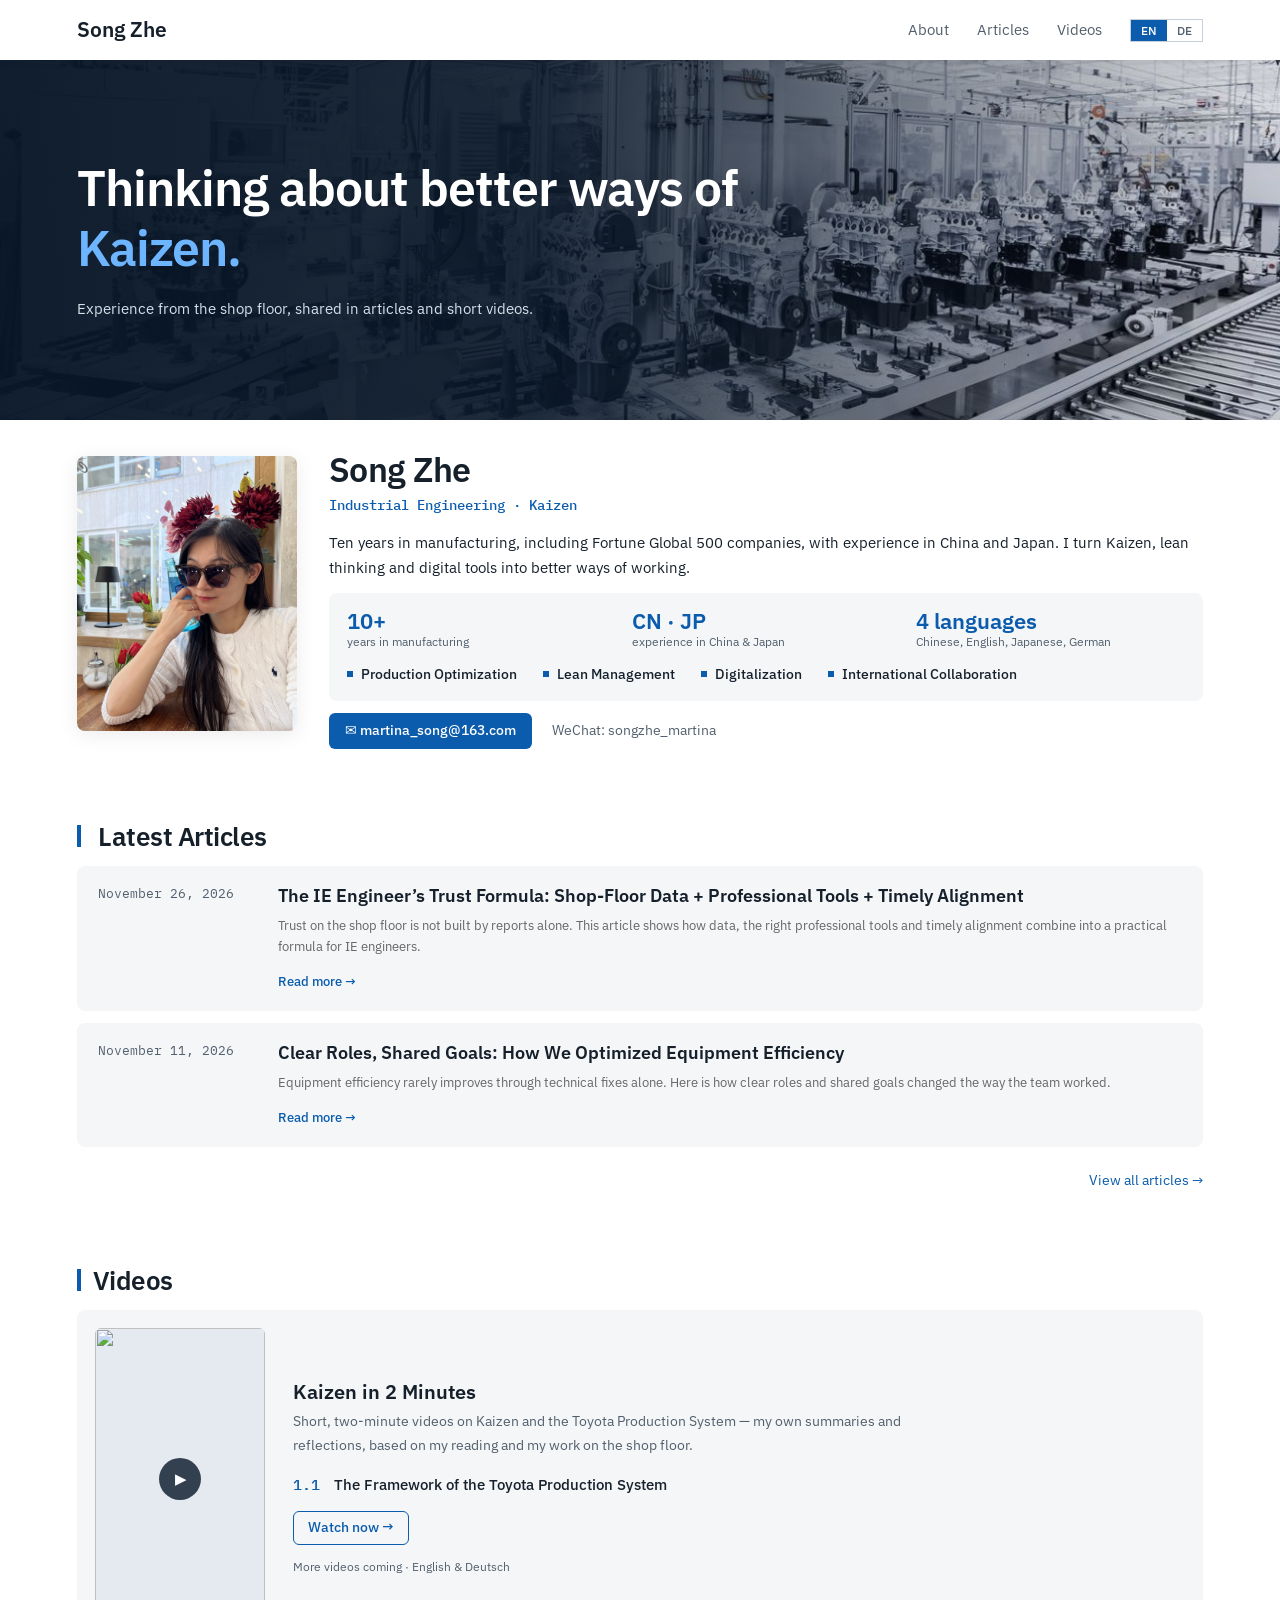
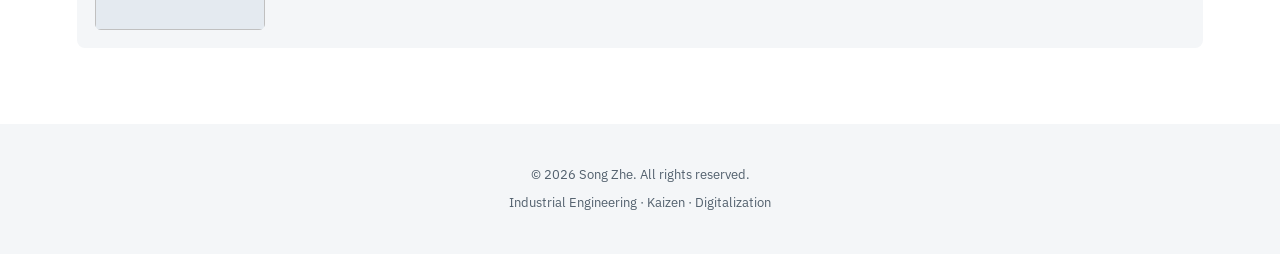
==== index.html @ cc19f6d5 "Add files via upload" ====
<!DOCTYPE html>
<html lang="en" data-title-de="Song Zhe — Industrial Engineering &amp; Kaizen">
<head>
  <meta charset="UTF-8">
  <meta name="viewport" content="width=device-width, initial-scale=1.0">

  <title>Song Zhe — Industrial Engineering &amp; Kaizen</title>
  <meta name="description" content="Song Zhe. Industrial engineering and Kaizen: ten years in manufacturing, experience in China and Japan. Articles and videos.">
  <meta name="author" content="Song Zhe">
  <meta name="theme-color" content="#ffffff">
  <link rel="preconnect" href="https://fonts.googleapis.com">
  <link rel="preconnect" href="https://fonts.gstatic.com" crossorigin>
  <link href="https://fonts.googleapis.com/css2?family=IBM+Plex+Sans:wght@400;500;600&family=IBM+Plex+Mono:wght@400;500&display=swap" rel="stylesheet">
  
  <style>
    :root { --bg: #ffffff; --text: #16202b; --muted: #52606d; --green: #0b5cad; --line: #dbe2e9;
      --serif: "IBM Plex Sans", "Segoe UI", Arial, sans-serif; --sans: "IBM Plex Sans", "Segoe UI", Arial, sans-serif; }

    * { margin: 0; padding: 0; box-sizing: border-box; }
    html { scroll-behavior: smooth; scroll-padding-top: 70px; }
    body { background: var(--bg); color: var(--text); font-family: var(--sans); font-size: 15px;
      line-height: 1.7; -webkit-font-smoothing: antialiased; }
    a { color: inherit; text-decoration: none; }
    h1, h2, h3 { font-family: var(--serif); font-weight: normal; line-height: 1.2; }
    h2 { font-size: 30px; margin-bottom: 14px; }
    h3 { font-size: 21px; }

    /* NAVIGATION */
    header { position: sticky; top: 0; z-index: 10; background: rgba(255, 255, 255, 0.95);
      backdrop-filter: blur(12px); border-bottom: 1px solid var(--line); }
    .navigation { width: min(1200px, 88%); margin: 0 auto; min-height: 60px; display: flex;
      align-items: center; gap: 28px; }
    .logo { font-family: var(--serif); font-size: 25px; letter-spacing: -1px; }
    .nav-links { display: flex; gap: 28px; margin-left: auto; }
    .nav-links a { color: var(--muted); }
    .nav-links a:hover { color: var(--green); }

    /* HERO */
    .hero { min-height: 360px; display: flex; flex-direction: column; justify-content: center;
      padding: 48px max(6%, calc(50% - 600px));
      background: linear-gradient(to right, rgba(247,245,239,0.97) 0%, rgba(247,245,239,0.92) 40%,
        rgba(247,245,239,0.55) 65%, rgba(247,245,239,0.08) 100%),
        url('/images/kaizen.jpg') center / cover no-repeat; }
    .hero h1 { font-size: clamp(36px, 4.5vw, 54px); letter-spacing: -1px; max-width: 680px; margin-bottom: 18px; }
    .hero h1 em { color: var(--green); }
    .hero p { max-width: 560px; color: #33414e; }

    main { width: min(1200px, 88%); margin: 0 auto; }
    section.block { padding: 60px 0; }
    section.block + section.block { border-top: 1px solid var(--line); }

    /* PROFILE */
    .about img { 
      display: block; 
      width: 220px; 
      height: 275px; 
      object-fit: cover; 
      /* 关键修改：把 60% 改为 65% 或 70%，数值越大，画面越往右移（人物越居中） */
      object-position: 70% center; 
      border-radius: 8px; 
      box-shadow: 0 4px 20px rgba(0,0,0,0.08); 
    }
    .about h2 { font-size: 36px; line-height: 1; margin-top: -0.12em; margin-bottom: 8px; }
    .role { color: var(--green); font-weight: 500; margin-bottom: 12px; }
    .contact { display: flex; flex-wrap: wrap; gap: 6px 22px; align-items: baseline; }
    .contact a { color: var(--green); border-bottom: 1px solid var(--green); overflow-wrap: anywhere; }
    .contact > span { color: var(--muted); font-size: 14px; margin-bottom: -6px; }

    /* PROFILE HIGHLIGHTS */
    .about { display: grid; grid-template-columns: 220px 1fr; gap: 32px; align-items: start; }
    .facts { display: grid; grid-template-columns: repeat(3, minmax(0, 1fr)); gap: 16px; margin: 12px 0;
      padding: 10px 0; border-top: 1px solid var(--line); border-bottom: 1px solid var(--line); }
    .facts div { min-width: 0; }
    .facts strong { display: block; font-weight: 600; font-size: 22px; line-height: 1.25; color: var(--green); }
    .facts div > span { display: block; color: var(--muted); font-size: 12px; line-height: 1.4; }
    .facts strong > span { display: inline; }
    .system { display: grid; grid-template-columns: repeat(3, minmax(0, 1fr)); gap: 22px; margin-bottom: 12px; }
    .step { position: relative; border-top: 3px solid var(--green); padding-top: 7px; }
    .step + .step::before { content: "→"; position: absolute; left: -19px; top: 4px; color: var(--green); }
    .step h3 { font-size: 15px; font-weight: 600; }
    .step p { color: var(--green); font-size: 13px; margin-bottom: 3px; }
    .step ul { list-style: none; font-size: 13px; line-height: 1.6; color: #33414e; }
    .contact { display: block; font-size: 14px; }
    .contact > span { margin: 0; }
    
    /* 能力体系一行标题 */
    .services-header {
      font-size: 14px;
      font-weight: 500;
      color: var(--green);
      margin: 8px 0;
      padding: 8px 0;
      border-bottom: 1px solid var(--line);
      line-height: 1.2;
    }
    @media (max-width: 700px) {
      .about { grid-template-columns: 1fr; gap: 20px; }
      .facts { grid-template-columns: 1fr; gap: 6px; }
      .facts div { display: grid; grid-template-columns: 128px 1fr; gap: 10px; align-items: center; }
      .facts strong { font-size: 20px; }
      .system { grid-template-columns: 1fr; gap: 20px; }
      .step + .step::before { content: "↓"; left: 0; top: -22px; }
    }

    /* ARTICLES */
      .post {
      display: grid; grid-template-columns: 160px 1fr; gap: 20px; align-items: start;
      padding: 16px 20px; /* 增加内部空间 */
      border: 1px solid transparent;
      border-top: 1px solid var(--line);
      border-radius: 8px;
      transition: all 0.3s ease;
    }
    .post:hover {
      background: #f8fafc; /* 鼠标悬停时浅蓝灰色背景 */
      border-color: var(--line);
      border-top-color: var(--line);
      transform: translateY(-2px); /* 微微上浮 */
      box-shadow: 0 4px 12px rgba(0,0,0,0.04);
    }
    .post-date { color: var(--muted); font-size: 14px; }
    .all-link { display: block; border-top: 1px solid var(--line); padding-top: 10px; text-align: right; color: var(--green); font-size: 14px; }
 /* ===== 新增：文章摘要与阅读全文 ===== */
    .post-body { 
      min-width: 0; 
    }
    .post-body h3 { 
       font-size: 18px; /* 稍微调小 */
      line-height: 1.4;
      margin-bottom: 8px; /* 和摘要拉开距离 */
      font-weight: 600;
    }
    .post-body h3 a:hover { 
      color: var(--green); 
    }

    /* 摘要样式：灰色、字变小 */
    .post-excerpt {
      color: #666; /* 或者用灰色变量 var(--muted) */
      font-size: 13px; /* 字体缩小，你可以改成 12px 或 14px 自己微调 */
      line-height: 1.6;
      margin: 4px 0 10px;
      
      /* 自动限行：限制 3 行，多出部分显示省略号。不需要可删掉这 4 行 */
      display: -webkit-box;
      -webkit-line-clamp: 3;
      -webkit-box-orient: vertical;
      overflow: hidden;
    }

    /* 阅读全文样式 */
    .read-more {
      display: inline-block;
      font-size: 13px; /* 字号略小 */
      font-weight: 500;
      color: var(--green);
      border-bottom: 1px solid var(--green);
      padding-bottom: 1px;
      transition: opacity .2s;
    }
    .read-more:hover { 
      opacity: .7; 
    }
    
    /* VIDEOS */
    .videos { display: grid; grid-template-columns: repeat(auto-fill, minmax(0, 170px)); gap: 18px; }
    .video-cover { position: relative; aspect-ratio: 9 / 16; background: #dde2d6; margin-bottom: 8px; }
    .video-cover img { position: absolute; inset: 0; width: 100%; height: 100%; object-fit: cover; }
    .video-cover > span { position: absolute; top: 50%; left: 50%; transform: translate(-50%, -50%);
      width: 42px; height: 42px; border-radius: 50%; background: rgba(53,56,47,0.8); color: #fff;
      display: grid; place-items: center; padding-left: 3px; }
    .video h3 { font-size: 17px; }
    .video p { color: var(--muted); font-size: 12px; }

    @media (max-width: 700px) {
      .nav-links { gap: 22px; padding-bottom: 6px; }
      .hero { min-height: 360px; justify-content: flex-start; padding: 32px 6%;
        background: linear-gradient(rgba(247,245,239,0.97) 0%, rgba(247,245,239,0.88) 50%,
          rgba(247,245,239,0.15) 80%, rgba(247,245,239,0) 100%),
          url('/images/kaizen.jpg') center bottom / cover no-repeat; }
      section.block { padding: 26px 0; }
      .about { grid-template-columns: 1fr; gap: 20px; }
      .about img { height: auto; min-height: 0; max-width: 180px; aspect-ratio: 4 / 5; }
      .about h2 { margin-top: 0; }
      .post { grid-template-columns: 1fr; gap: 4px; }
      .videos { grid-template-columns: repeat(2, minmax(0, 1fr)); }
    }

    /* 工程风格 */
    h1, h2 { font-weight: 600; letter-spacing: -0.5px; }
    h3 { font-weight: 500; font-size: 19px; }
    .logo { font-weight: 600; font-size: 21px; letter-spacing: 0; }
    .hero { color: #fff; background: linear-gradient(to right, rgba(8,22,39,0.96) 0%, rgba(8,22,39,0.90) 42%,
      rgba(8,22,39,0.50) 68%, rgba(8,22,39,0.12) 100%), url('/images/kaizen.jpg') center / cover no-repeat; }
    .hero h1 { font-size: clamp(32px, 4.2vw, 50px); }
    .hero h1 em { font-style: normal; color: #6db6ff; }
    .hero p { color: #d5e0ea; }
    #about h2 { font-size: 34px; }
    h2 { font-size: 26px; }
    section.block > h2::before { content: ""; display: inline-block; width: 4px; height: 0.85em;
      background: var(--green); margin-right: 12px; vertical-align: -0.05em; }
    .role, .post-date { font-family: "IBM Plex Mono", Consolas, monospace; }
    .role { font-size: 14px; }
    .post-date { font-size: 13px; }
    .video h3 { font-size: 16px; }
    .video-cover { background: #e4eaf0; }
    .video-cover > span { background: rgba(8,22,39,0.8); }

    @media (max-width: 700px) {
      .hero { background: linear-gradient(rgba(8,22,39,0.96) 0%, rgba(8,22,39,0.88) 55%,
        rgba(8,22,39,0.35) 82%, rgba(8,22,39,0.10) 100%), url('/images/kaizen.jpg') center bottom / cover no-repeat; }
    }


    @media (prefers-reduced-motion: reduce) { html { scroll-behavior: auto; } }
        /* ===== 减少横线 ===== */
    header { border-bottom: 0; box-shadow: 0 1px 8px rgba(8, 22, 39, 0.07); }
    section.block { padding: 36px 0; }
    section.block + section.block { border-top: 0; }
    .facts { border: 0; background: #f4f6f8; border-radius: 8px; padding: 14px 18px; }
    .services-header { border-bottom: 0; padding: 0; }
    .contact a, .read-more { border-bottom: 0; }
    .contact a:hover, .read-more:hover { text-decoration: underline; }
    .post, .post:hover { border-color: transparent; }
    .post { background: #f4f6f8; margin-bottom: 12px; }
    .post:hover { background: #eaf1f8; }
    .all-link { border-top: 0; }
    footer { border-top: 0 !important; background: #f4f6f8; }
    @media (max-width: 700px) {
      section.block { padding: 24px 0; }
      .post { padding: 14px 16px; }
    }

    /* ===== 首页优化：简介 / 视频 ===== */
    .highlights { background: #f4f6f8; border-radius: 8px; padding: 14px 18px; margin: 12px 0; }
    .highlights .facts { background: none; padding: 0; margin: 0 0 12px; }
    .skills { list-style: none; display: flex; flex-wrap: wrap; gap: 2px 26px; font-size: 14px; font-weight: 500; }
    .skills li::before { content: ""; display: inline-block; width: 6px; height: 6px; background: var(--green);
      margin-right: 8px; vertical-align: 0.12em; }
    .contact { display: flex; flex-wrap: wrap; align-items: center; gap: 8px 20px; }
    .contact a.mail { color: #fff; background: var(--green); border-radius: 6px; padding: 6px 16px; font-weight: 500; }
    .contact a.mail:hover { background: #084a8c; text-decoration: none; }
    .contact > .wechat { color: var(--muted); font-size: 14px; margin: 0; }

    .series { display: grid; grid-template-columns: 170px minmax(0, 1fr); gap: 28px; align-items: center;
      background: #f4f6f8; border-radius: 8px; padding: 18px; }
    .series:hover { background: #eaf1f8; }
    .series .video-cover { margin: 0; border-radius: 6px; overflow: hidden; }
    .series-body h3 { font-size: 20px; font-weight: 600; margin-bottom: 6px; }
    .series-desc { max-width: 640px; color: var(--muted); font-size: 14px; }
    .episode { margin: 14px 0; font-weight: 500; }
    .episode-no { font-family: "IBM Plex Mono", Consolas, monospace; color: var(--green); margin-right: 10px; }
    .watch { display: inline-block; border: 1px solid var(--green); color: var(--green); border-radius: 6px;
      padding: 4px 14px; font-size: 14px; font-weight: 500; }
    .series-note { margin-top: 12px; color: var(--muted); font-size: 12px; }

    @media (max-width: 700px) {
      .highlights { padding: 14px 16px; }
      .skills { flex-direction: column; }
      .series { grid-template-columns: 110px minmax(0, 1fr); gap: 14px; padding: 12px; align-items: start; }
      .series-body h3 { font-size: 17px; }
      .series-desc { display: none; }
      .episode { margin: 6px 0 10px; font-size: 13px; line-height: 1.5; }
      .episode-no { margin-right: 6px; }
    }
    @media (max-width: 360px) {
      .series { grid-template-columns: 90px minmax(0, 1fr); gap: 10px; }
      .watch { padding: 3px 8px; font-size: 13px; white-space: nowrap; }
    }
  </style>
  <script src="/lang.js"></script>
</head>

<body>

  <header>
    <div class="navigation">
      <a href="#" class="logo">Song Zhe</a>
      <nav class="nav-links">
        <a href="#about"><span lang="en">About</span><span lang="de">Profil</span></a>
        <a href="#articles"><span lang="en">Articles</span><span lang="de">Artikel</span></a>
        <a href="#videos">Videos</a>
      </nav>
    </div>
  </header>

  <section class="hero">
    <h1 lang="en">Thinking about better ways of <em>Kaizen.</em></h1>
    <h1 lang="de">Gedanken über bessere Wege im <em>Kaizen.</em></h1>
    <p lang="en">Experience from the shop floor, shared in articles and short videos.</p>
    <p lang="de">Erfahrungen aus der Produktion, geteilt in Artikeln und kurzen Videos.</p>
  </section>

  <main>

    <!-- 个人品牌简介 -->
    <section class="block" id="about">
      <div class="about">
       <img src="/images/about.jpg" alt="Portrait of Song Zhe" data-alt-de="Porträt von Song Zhe" style="width: 220px; height: 275px; object-fit: cover;">
        <div>
          <h2>Song Zhe</h2>
          <p class="role">Industrial Engineering · Kaizen</p>
          <p lang="en">Ten years in manufacturing, including Fortune Global 500 companies, with
            experience in China and Japan. I turn Kaizen, lean thinking and digital tools into
            better ways of working.</p>
          <p lang="de">Zehn Jahre in der Fertigungsindustrie, darunter bei Fortune-Global-500-Unternehmen,
            mit Erfahrung in China und Japan. Aus Kaizen, Lean-Denken und digitalen Werkzeugen
            entwickle ich bessere Arbeitsweisen.</p>

          <div class="highlights">
            <div class="facts">
              <div><strong>10+</strong><span lang="en">years in manufacturing</span><span lang="de">Jahre Fertigungsindustrie</span></div>
              <div><strong>CN · JP</strong><span lang="en">experience in China &amp; Japan</span><span lang="de">Erfahrung in China &amp; Japan</span></div>
              <div><strong>4 <span lang="en">languages</span><span lang="de">Sprachen</span></strong><span lang="en">Chinese, English, Japanese, German</span><span lang="de">Chinesisch, Englisch, Japanisch, Deutsch</span></div>
            </div>
            <ul class="skills">
              <li><span lang="en">Production Optimization</span><span lang="de">Produktionsoptimierung</span></li>
              <li>Lean Management</li>
              <li><span lang="en">Digitalization</span><span lang="de">Digitalisierung</span></li>
              <li><span lang="en">International Collaboration</span><span lang="de">Internationale Zusammenarbeit</span></li>
            </ul>
          </div>

          <p class="contact">
            <a class="mail" href="mailto:martina_song@163.com">✉ martina_song@163.com</a>
            <span class="wechat">WeChat: songzhe_martina</span>
          </p>
        </div>
      </div>
    </section>

<section class="block" id="articles">
  <h2>
    <span lang="en">Latest Articles</span>
    <span lang="de">Neueste Artikel</span>
  </h2>

  <article class="post">
    <div class="post-date">November 26, 2026</div>
    <div class="post-body">
      <h3 lang="en"><a href="/journal/better-ways-of-working/ie-engineer-trust-formula.html">The IE Engineer’s Trust Formula: Shop-Floor Data + Professional Tools + Timely Alignment</a></h3>
      <h3 lang="de"><a href="/journal/better-ways-of-working/ie-engineer-trust-formula.html">Die Vertrauensformel für IE-Ingenieure: Daten vom Shopfloor + Fachwerkzeuge + rechtzeitiges Alignment</a></h3>
      <p class="post-excerpt" lang="en">Trust on the shop floor is not built by reports alone. This article shows how data, the right professional tools and timely alignment combine into a practical formula for IE engineers.</p>
      <p class="post-excerpt" lang="de">Vertrauen in der Produktion entsteht nicht durch Berichte allein. Dieser Artikel zeigt, wie Daten, die richtigen Fachwerkzeuge und rechtzeitiges Alignment eine praktische Formel für IE-Ingenieure ergeben.</p>
      <a class="read-more" href="/journal/better-ways-of-working/ie-engineer-trust-formula.html">
        <span lang="en">Read more →</span><span lang="de">Weiterlesen →</span>
      </a>
    </div>
  </article>

  <article class="post">
    <div class="post-date">November 11, 2026</div>
    <div class="post-body">
      <h3 lang="en"><a href="/journal/better-ways-of-working/equipment-efficiency.html">Clear Roles, Shared Goals: How We Optimized Equipment Efficiency</a></h3>
      <h3 lang="de"><a href="/journal/better-ways-of-working/equipment-efficiency.html">Klare Rollen, gemeinsame Ziele: Wie wir die Anlageneffizienz optimiert haben</a></h3>
      <p class="post-excerpt" lang="en">Equipment efficiency rarely improves through technical fixes alone. Here is how clear roles and shared goals changed the way the team worked.</p>
      <p class="post-excerpt" lang="de">Anlageneffizienz verbessert sich selten nur durch technische Maßnahmen. Hier erfahren Sie, wie klare Rollen und gemeinsame Ziele die Arbeitsweise des Teams verändert haben.</p>
      <a class="read-more" href="/journal/better-ways-of-working/equipment-efficiency.html">
        <span lang="en">Read more →</span><span lang="de">Weiterlesen →</span>
      </a>
    </div>
  </article>

  <a class="all-link" href="/journal/better-ways-of-working/">
    <span lang="en">View all articles →</span>
    <span lang="de">Alle Artikel ansehen →</span>
  </a>
</section>

    <!-- VIDEOS：每个系列一张卡片，首页最多 3 个。系列里的新视频加到系列页面。 -->
    <section class="block" id="videos">
      <h2>Videos</h2>
      <!-- 每个系列一个横向卡片。新系列：复制整个 <a class="series">…</a>。 -->
      <a class="series" href="/journal/kaizen-in-2-minutes/">
        <!-- 封面：把 j2nzTpOY-Ro 换成该系列第一个视频的 YouTube ID（两处） -->
        <div class="video-cover">
          <img src="https://i.ytimg.com/vi/j2nzTpOY-Ro/oardefault.jpg" alt=""
               onload="if (this.naturalWidth <= 120) { this.onload = null; this.src = 'https://i.ytimg.com/vi/j2nzTpOY-Ro/hqdefault.jpg'; }"
               onerror="this.onerror = null; this.src = 'https://i.ytimg.com/vi/j2nzTpOY-Ro/hqdefault.jpg';">
          <span aria-hidden="true">▶</span>
        </div>
        <div class="series-body">
          <h3><span lang="en">Kaizen in 2 Minutes</span><span lang="de">Kaizen in 2 Minuten</span></h3>
          <p class="series-desc" lang="en">Short, two-minute videos on Kaizen and the Toyota Production System — my own summaries and reflections, based on my reading and my work on the shop floor.</p>
          <p class="series-desc" lang="de">Kurze Zwei-Minuten-Videos über Kaizen und das Toyota-Produktionssystem – meine eigenen Zusammenfassungen und Gedanken, basierend auf meiner Lektüre und meiner Arbeit in der Produktion.</p>
          <p class="episode"><span class="episode-no">1.1</span>
            <span lang="en">The Framework of the Toyota Production System</span><span lang="de">Das Grundgerüst des Toyota-Produktionssystems</span></p>
          <span class="watch"><span lang="en">Watch now →</span><span lang="de">Jetzt ansehen →</span></span>
          <p class="series-note"><span lang="en">More videos coming</span><span lang="de">Weitere Videos folgen</span> · English &amp; Deutsch</p>
        </div>
      </a>
    </section>

  </main>
 <!-- 页脚 -->
  <footer style="text-align: center; padding: 40px 0; margin-top: 40px; border-top: 1px solid var(--line); color: var(--muted); font-size: 13px;">
    <p>© 2026 Song Zhe. All rights reserved.</p>
    <p style="margin-top: 6px;">
      <span lang="en">Industrial Engineering · Kaizen · Digitalization</span>
      <span lang="de">Industrial Engineering · Kaizen · Digitalisierung</span>
    </p>
  </footer>
</body>
</html>
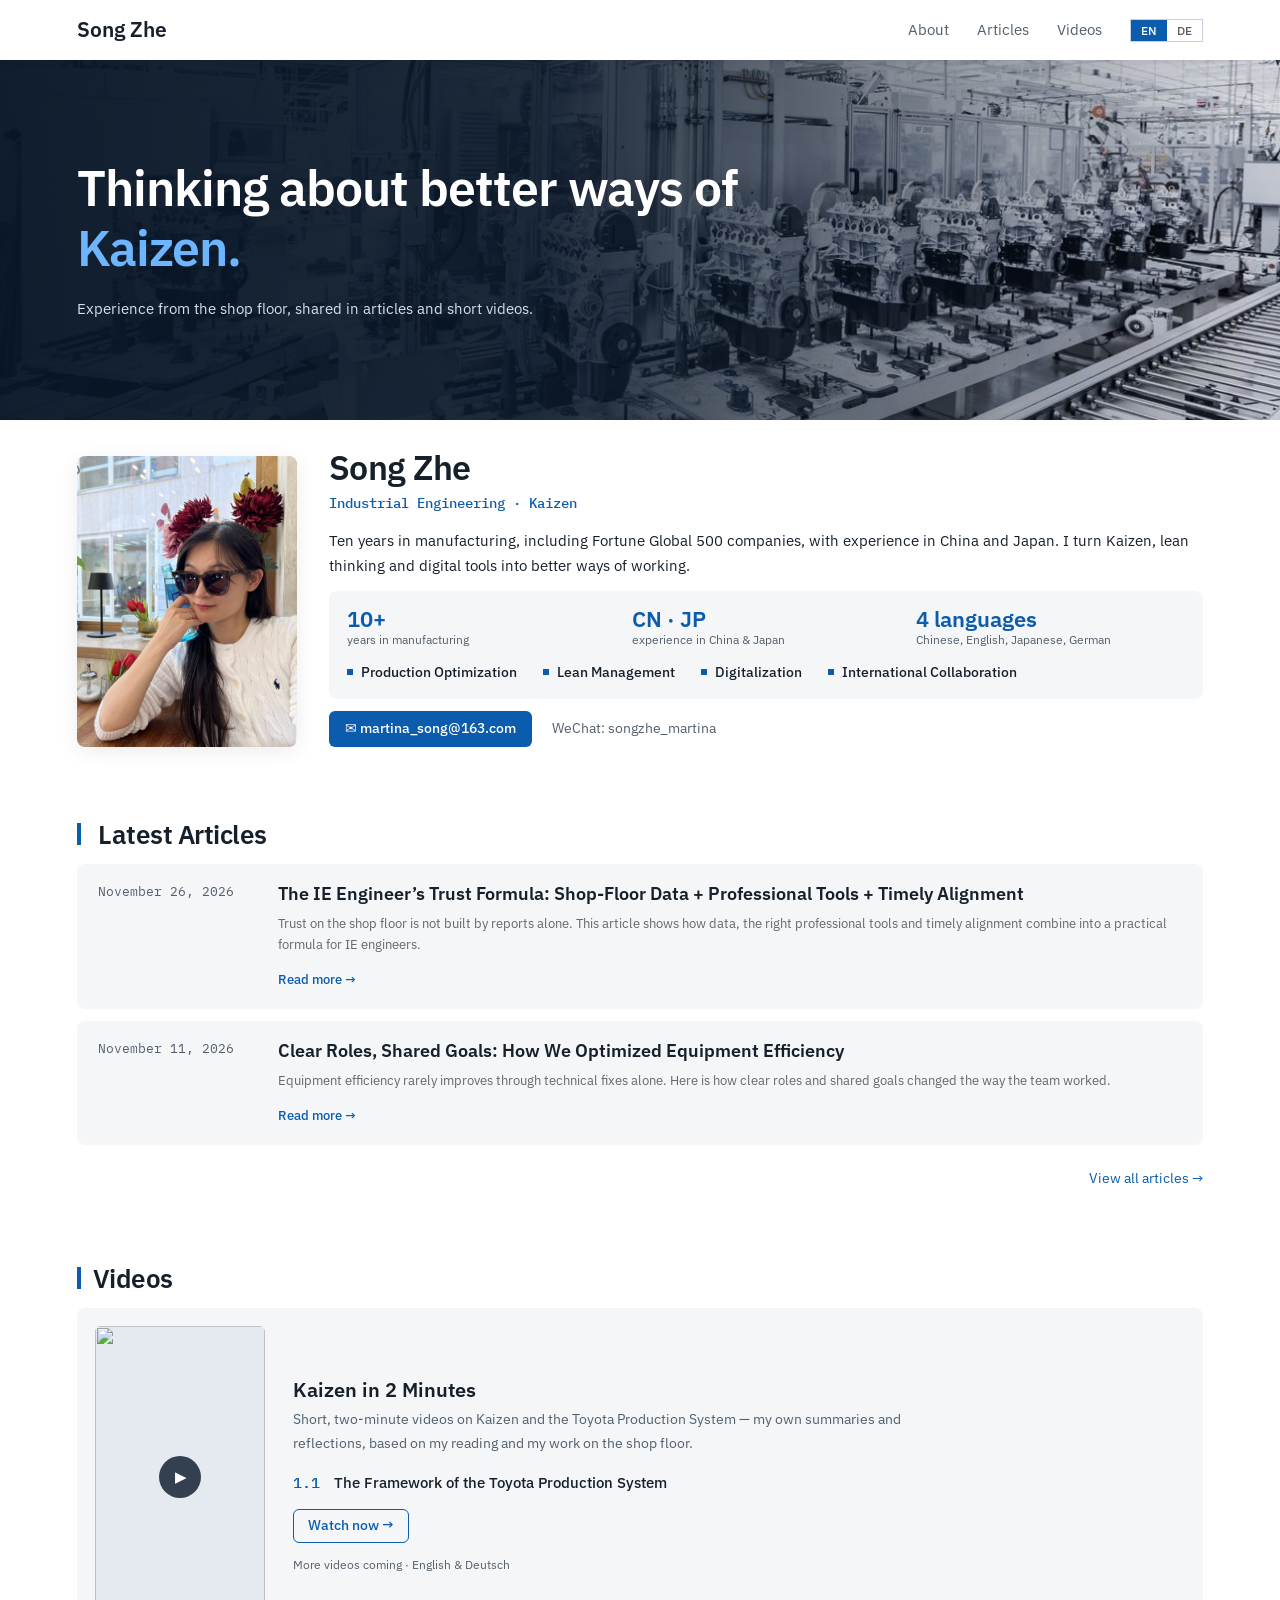
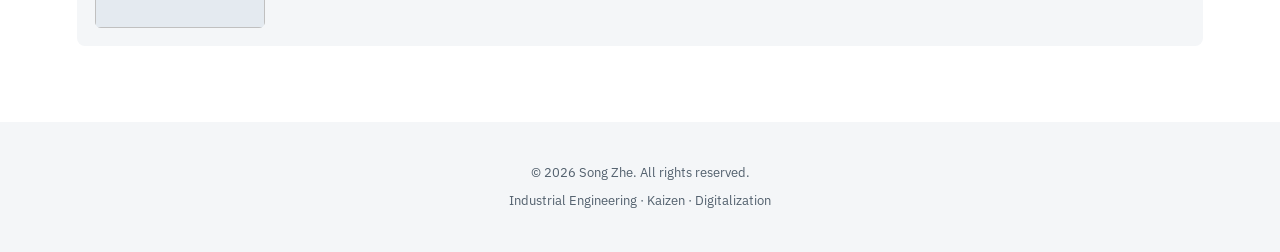
==== commit 8057f839: "Add files via upload" ====
--- a/index.html
+++ b/index.html
@@ -267,6 +267,14 @@
       .series { grid-template-columns: 90px minmax(0, 1fr); gap: 10px; }
       .watch { padding: 3px 8px; font-size: 13px; white-space: nowrap; }
     }
+
+    /* ===== 照片上下边缘与右侧文字对齐 ===== */
+    .about { align-items: stretch; }
+    .about .photo { position: relative; }
+    .about .photo img { position: absolute; inset: 0; width: 100%; height: 100%; max-width: none;
+      min-height: 0; aspect-ratio: auto; }
+    @media (min-width: 701px) { .about h2 { margin-top: -0.18em; } }
+    @media (max-width: 700px) { .about .photo { width: 180px; aspect-ratio: 4 / 5; } }
   </style>
   <script src="/lang.js"></script>
 </head>
@@ -296,7 +304,7 @@
     <!-- 个人品牌简介 -->
     <section class="block" id="about">
       <div class="about">
-       <img src="/images/about.jpg" alt="Portrait of Song Zhe" data-alt-de="Porträt von Song Zhe" style="width: 220px; height: 275px; object-fit: cover;">
+       <div class="photo"><img src="/images/about.jpg" alt="Portrait of Song Zhe" data-alt-de="Porträt von Song Zhe"></div>
         <div>
           <h2>Song Zhe</h2>
           <p class="role">Industrial Engineering · Kaizen</p>
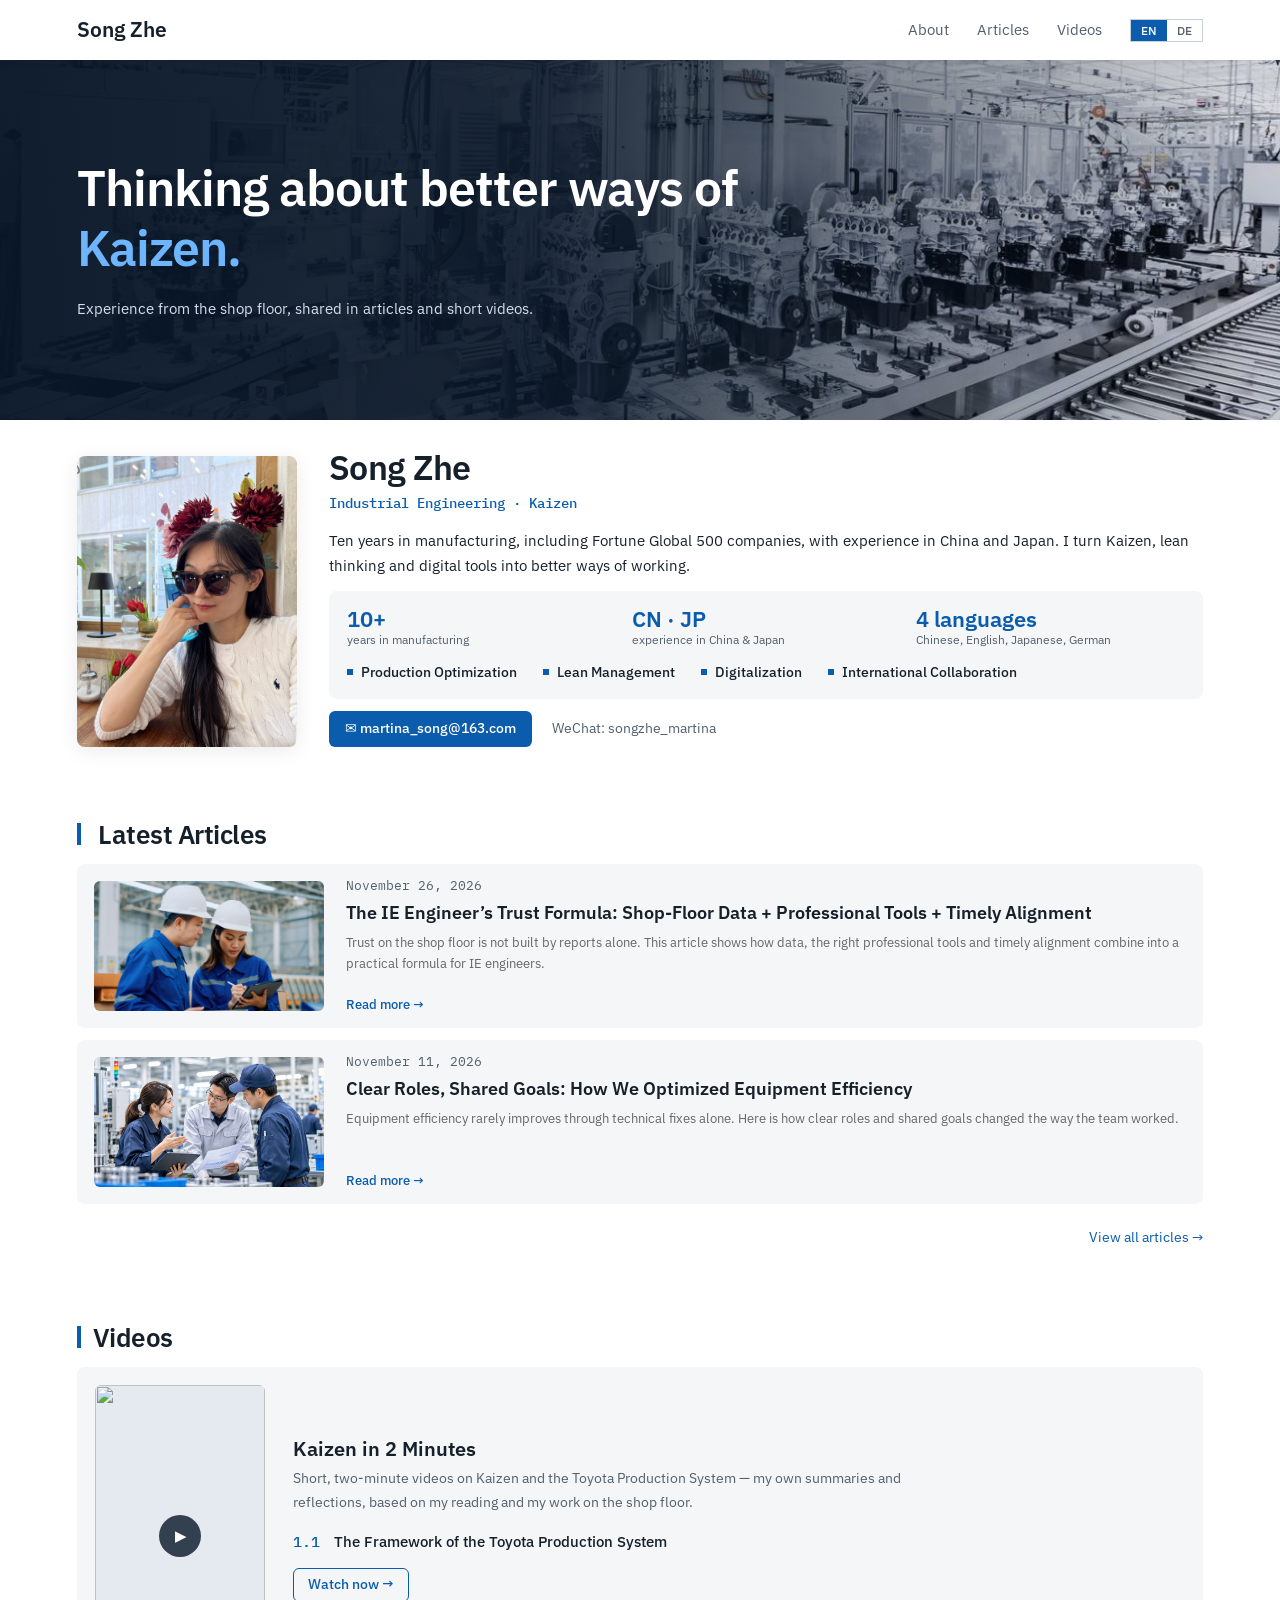
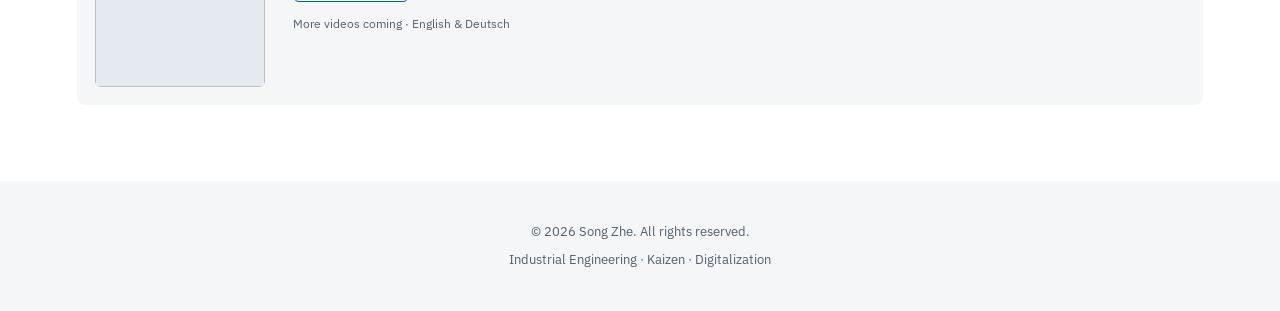
==== commit c265703e: "Add files via upload" ====
--- a/index.html
+++ b/index.html
@@ -275,6 +275,20 @@
       min-height: 0; aspect-ratio: auto; }
     @media (min-width: 701px) { .about h2 { margin-top: -0.18em; } }
     @media (max-width: 700px) { .about .photo { width: 180px; aspect-ratio: 4 / 5; } }
+
+    /* ===== 文章缩略图：上下边缘与文字对齐 ===== */
+    .post { grid-template-columns: 230px minmax(0, 1fr); gap: 22px; align-items: stretch; padding: 16px; }
+    .post-thumb { position: relative; display: block; min-height: 130px; border-radius: 6px; overflow: hidden; }
+    .post-thumb img { position: absolute; inset: 0; width: 100%; height: 100%; object-fit: cover; }
+    .post-body { display: flex; flex-direction: column; }
+    .post-body .post-date { line-height: 1; margin: -2px 0 8px; }
+    .post-body h3 { margin-bottom: 4px; }
+    .read-more { align-self: flex-start; margin-top: auto; line-height: 1; padding-bottom: 0; }
+    @media (min-width: 701px) and (max-width: 960px) { .post-excerpt { -webkit-line-clamp: 2; } }
+    @media (max-width: 700px) {
+      .post { grid-template-columns: minmax(0, 1fr); gap: 14px; padding: 12px; }
+      .post-thumb { min-height: 0; aspect-ratio: 16 / 9; }
+    }
   </style>
   <script src="/lang.js"></script>
 </head>
@@ -344,8 +358,9 @@
   </h2>
 
   <article class="post">
-    <div class="post-date">November 26, 2026</div>
+    <a class="post-thumb" href="/journal/better-ways-of-working/ie-engineer-trust-formula.html" tabindex="-1" aria-hidden="true"><img src="/images/trustbuildin.jpg" alt="" width="2048" height="1152"></a>
     <div class="post-body">
+      <div class="post-date">November 26, 2026</div>
       <h3 lang="en"><a href="/journal/better-ways-of-working/ie-engineer-trust-formula.html">The IE Engineer’s Trust Formula: Shop-Floor Data + Professional Tools + Timely Alignment</a></h3>
       <h3 lang="de"><a href="/journal/better-ways-of-working/ie-engineer-trust-formula.html">Die Vertrauensformel für IE-Ingenieure: Daten vom Shopfloor + Fachwerkzeuge + rechtzeitiges Alignment</a></h3>
       <p class="post-excerpt" lang="en">Trust on the shop floor is not built by reports alone. This article shows how data, the right professional tools and timely alignment combine into a practical formula for IE engineers.</p>
@@ -357,8 +372,9 @@
   </article>
 
   <article class="post">
-    <div class="post-date">November 11, 2026</div>
+    <a class="post-thumb" href="/journal/better-ways-of-working/equipment-efficiency.html" tabindex="-1" aria-hidden="true"><img src="/images/teamwork.png" alt="" width="1672" height="941"></a>
     <div class="post-body">
+      <div class="post-date">November 11, 2026</div>
       <h3 lang="en"><a href="/journal/better-ways-of-working/equipment-efficiency.html">Clear Roles, Shared Goals: How We Optimized Equipment Efficiency</a></h3>
       <h3 lang="de"><a href="/journal/better-ways-of-working/equipment-efficiency.html">Klare Rollen, gemeinsame Ziele: Wie wir die Anlageneffizienz optimiert haben</a></h3>
       <p class="post-excerpt" lang="en">Equipment efficiency rarely improves through technical fixes alone. Here is how clear roles and shared goals changed the way the team worked.</p>
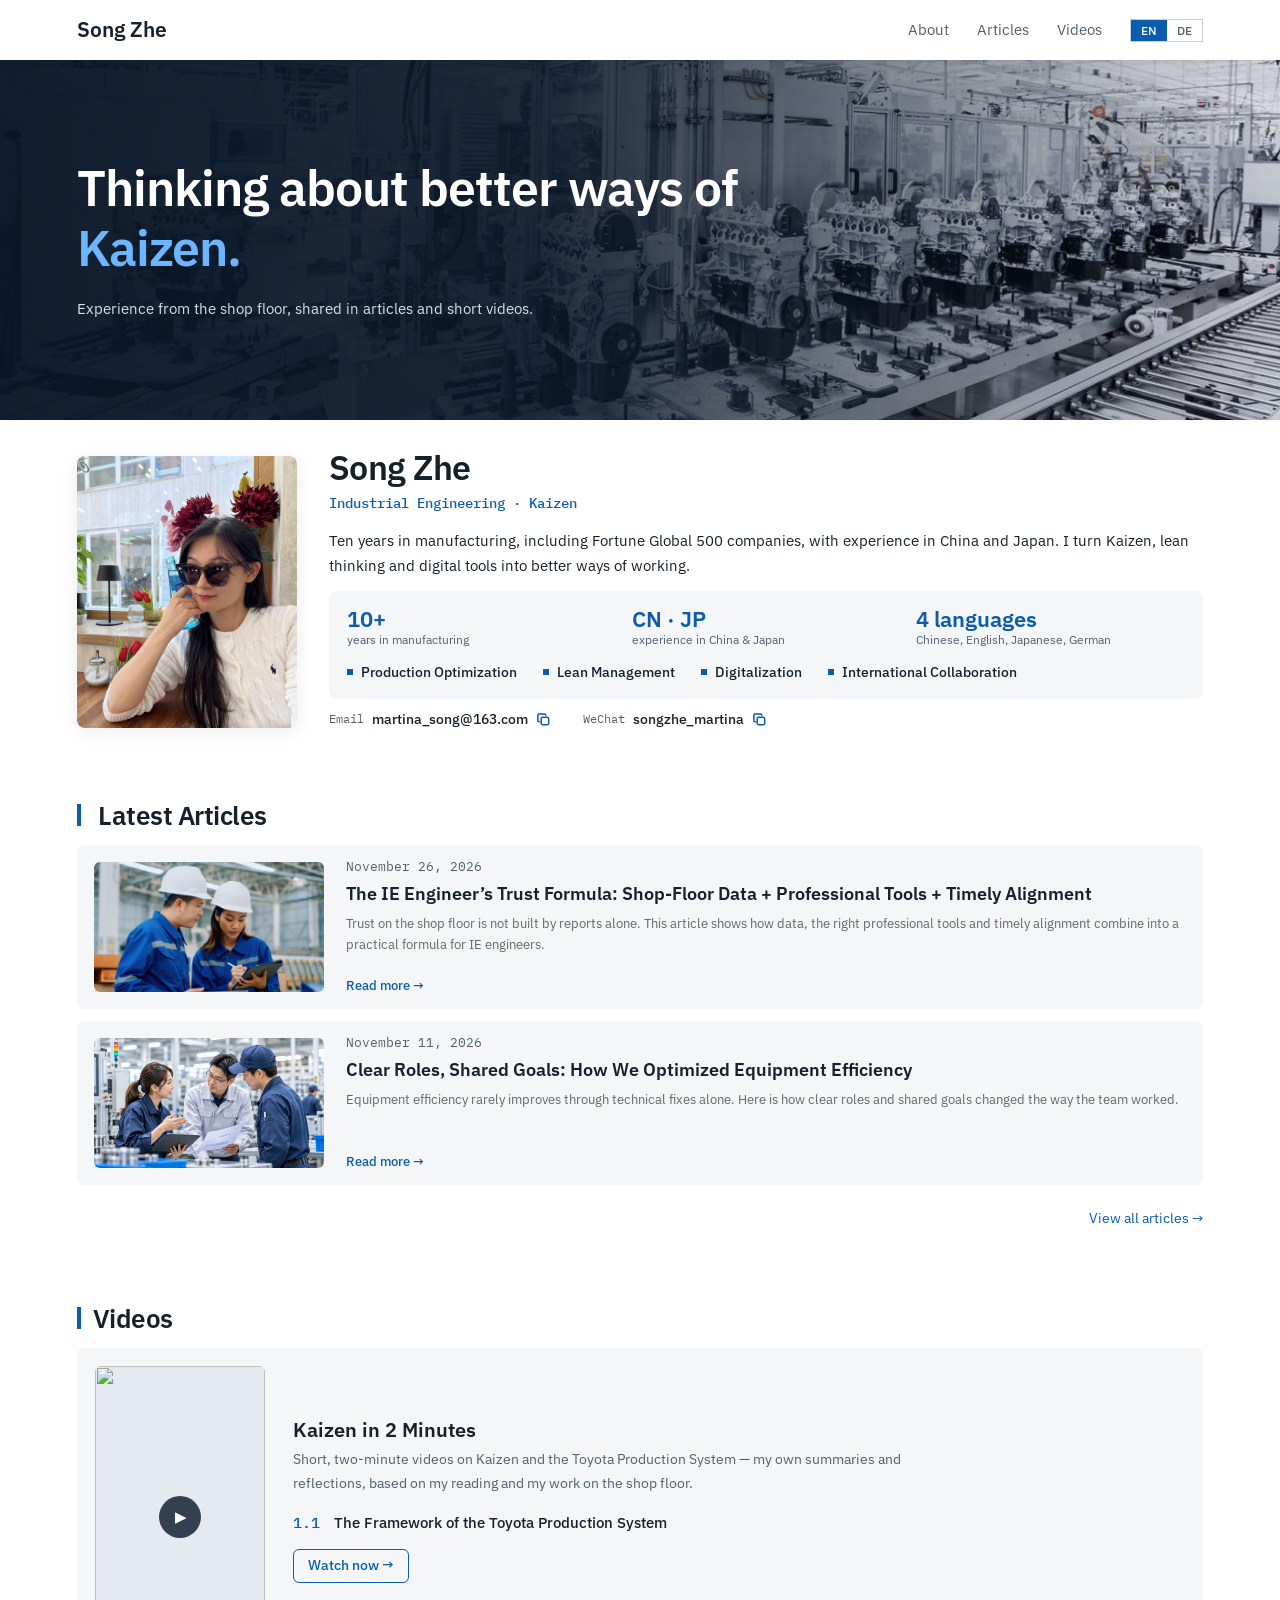
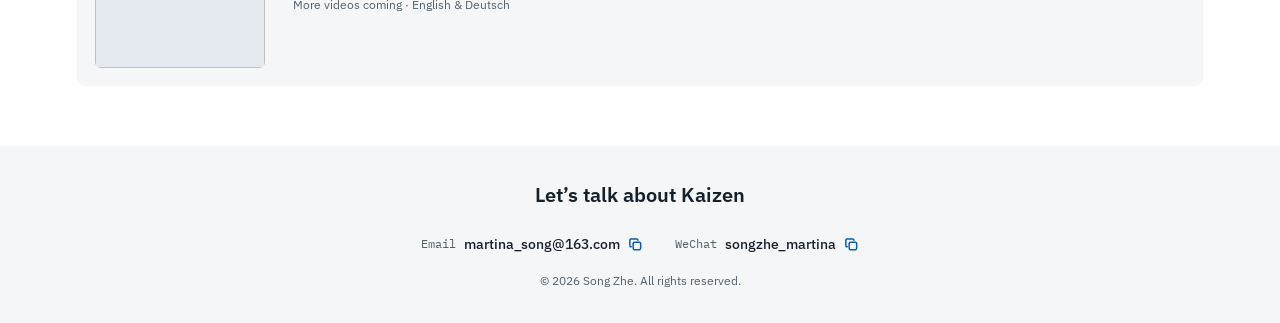
==== commit d3d46fc4: "Add files via upload" ====
--- a/index.html
+++ b/index.html
@@ -289,8 +289,14 @@
       .post { grid-template-columns: minmax(0, 1fr); gap: 14px; padding: 12px; }
       .post-thumb { min-height: 0; aspect-ratio: 16 / 9; }
     }
+
+    /* ===== 页脚：联系方式 ===== */
+    .site-footer { margin-top: 24px; padding: 32px 6%; text-align: center; background: #f4f6f8; color: var(--muted); }
+    .footer-title { font-size: 20px; font-weight: 600; color: var(--text); margin-bottom: 6px; }
+    .footer-copy { margin-top: 18px; font-size: 12px; }
   </style>
   <script src="/lang.js"></script>
+  <script src="/copy.js"></script>
 </head>
 
 <body>
@@ -343,10 +349,7 @@
             </ul>
           </div>
 
-          <p class="contact">
-            <a class="mail" href="mailto:martina_song@163.com">✉ martina_song@163.com</a>
-            <span class="wechat">WeChat: songzhe_martina</span>
-          </p>
+          <div class="copy-row" data-copy-buttons></div>
         </div>
       </div>
     </section>
@@ -417,12 +420,10 @@
 
   </main>
  <!-- 页脚 -->
-  <footer style="text-align: center; padding: 40px 0; margin-top: 40px; border-top: 1px solid var(--line); color: var(--muted); font-size: 13px;">
-    <p>© 2026 Song Zhe. All rights reserved.</p>
-    <p style="margin-top: 6px;">
-      <span lang="en">Industrial Engineering · Kaizen · Digitalization</span>
-      <span lang="de">Industrial Engineering · Kaizen · Digitalisierung</span>
-    </p>
+  <footer class="site-footer">
+    <p class="footer-title"><span lang="en">Let’s talk about Kaizen</span><span lang="de">Sprechen wir über Kaizen</span></p>
+    <div class="copy-row center" data-copy-buttons></div>
+    <p class="footer-copy">© 2026 Song Zhe. All rights reserved.</p>
   </footer>
 </body>
 </html>
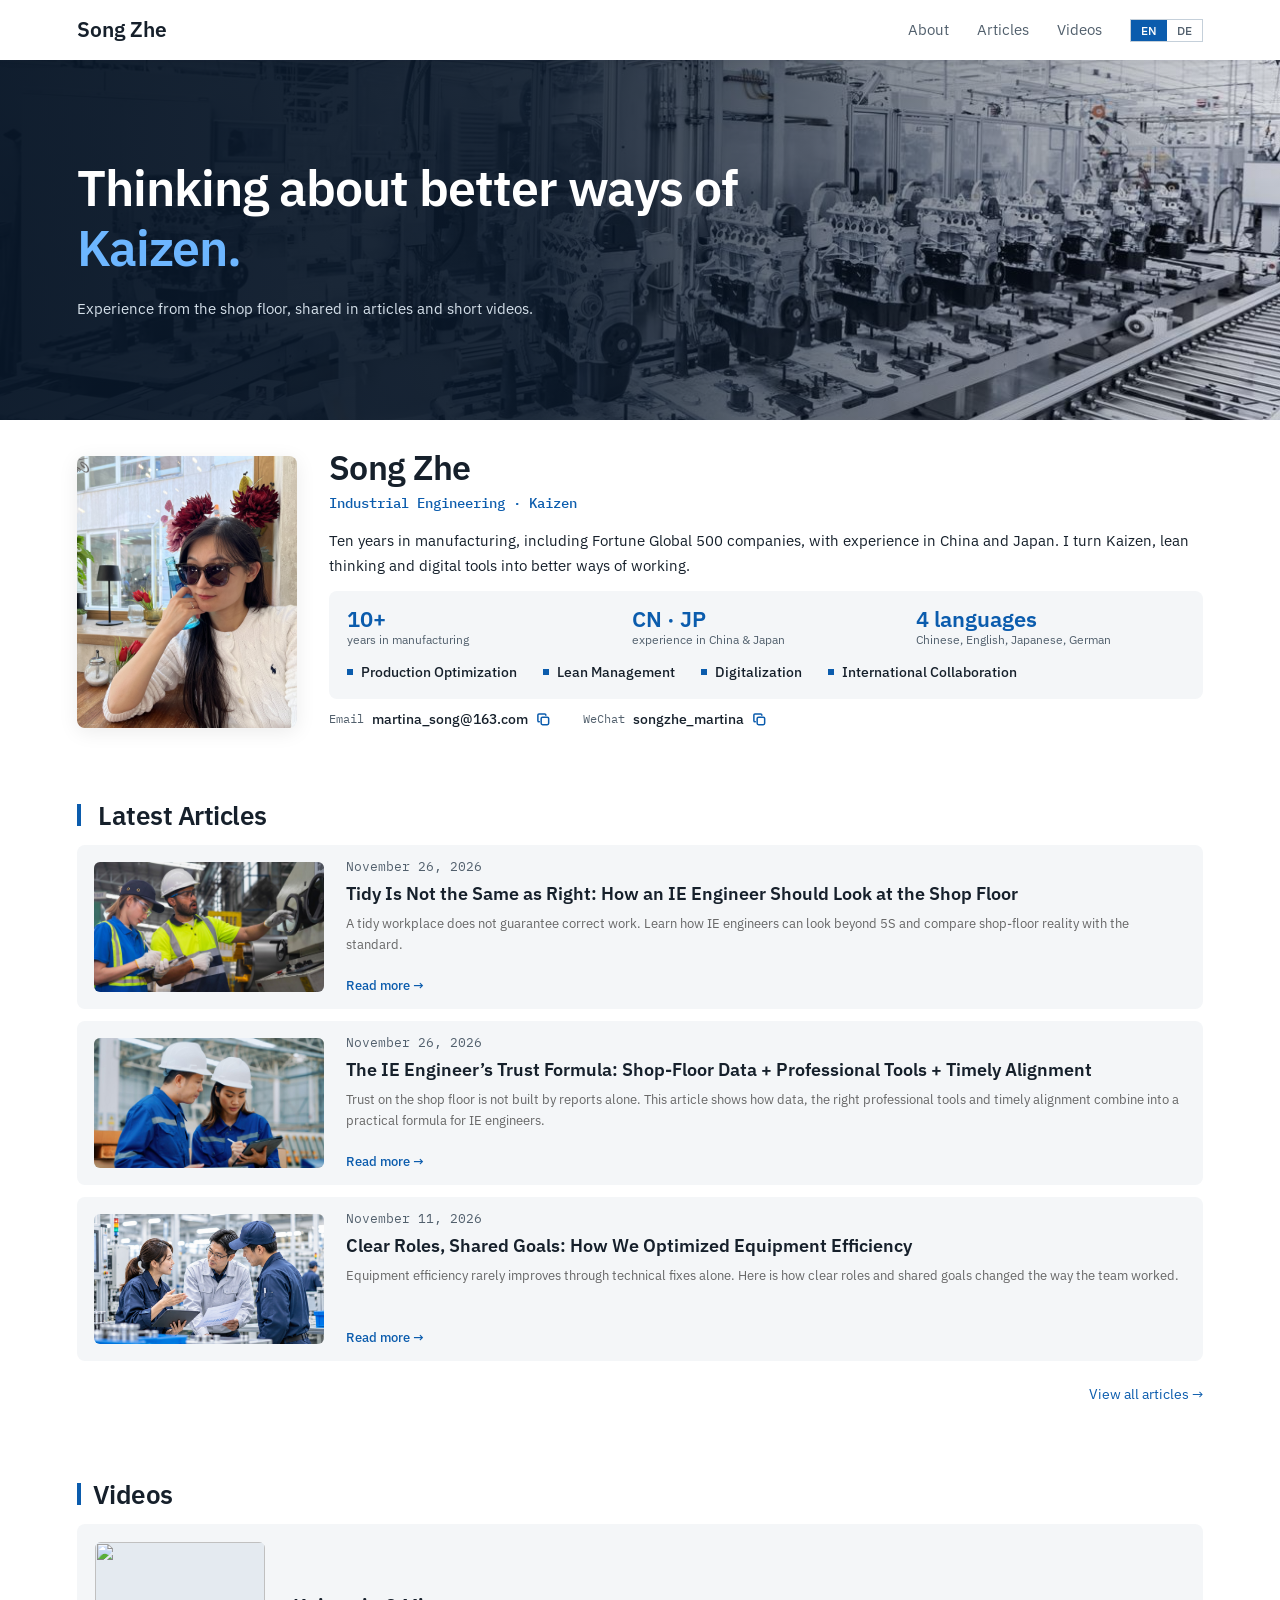
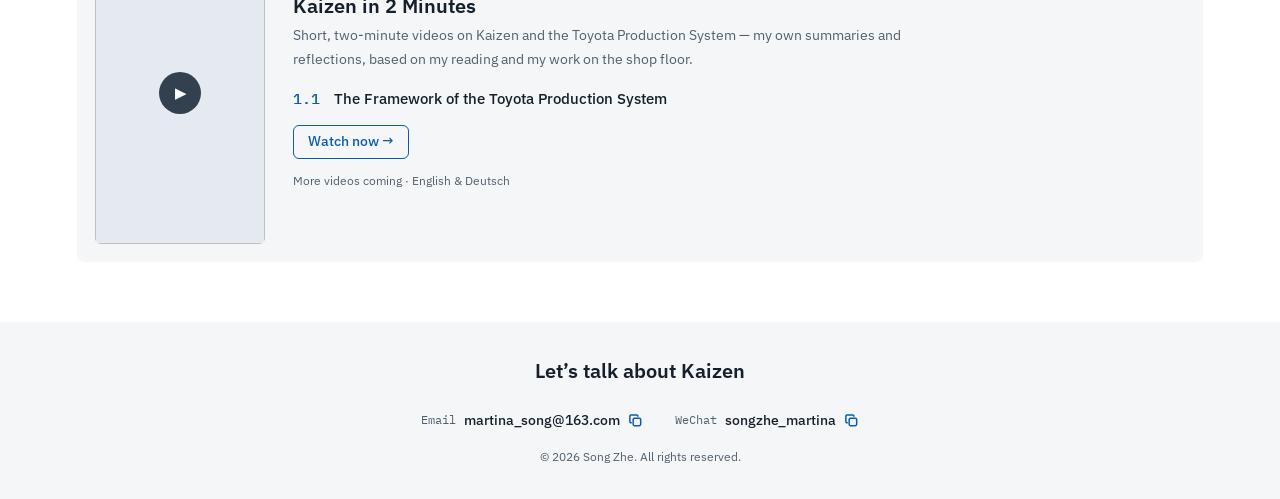
==== commit 4d479cb5: "Add files via upload" ====
--- a/index.html
+++ b/index.html
@@ -361,6 +361,20 @@
   </h2>
 
   <article class="post">
+    <a class="post-thumb" href="/journal/better-ways-of-working/shop-floor-standard.html" tabindex="-1" aria-hidden="true"><img src="/images/IE.jpg" alt="" loading="lazy"></a>
+    <div class="post-body">
+      <div class="post-date">November 26, 2026</div>
+      <h3 lang="en"><a href="/journal/better-ways-of-working/shop-floor-standard.html">Tidy Is Not the Same as Right: How an IE Engineer Should Look at the Shop Floor</a></h3>
+      <h3 lang="de"><a href="/journal/better-ways-of-working/shop-floor-standard.html">Ordentlich heißt nicht richtig: Wie ein IE-Ingenieur den Shopfloor betrachten sollte</a></h3>
+      <p class="post-excerpt" lang="en">A tidy workplace does not guarantee correct work. Learn how IE engineers can look beyond 5S and compare shop-floor reality with the standard.</p>
+      <p class="post-excerpt" lang="de">Ein ordentlicher Arbeitsplatz garantiert keine korrekte Arbeit. Wie IE-Ingenieure über 5S hinausblicken und die Realität auf dem Shopfloor mit dem Standard abgleichen.</p>
+      <a class="read-more" href="/journal/better-ways-of-working/shop-floor-standard.html">
+        <span lang="en">Read more →</span><span lang="de">Weiterlesen →</span>
+      </a>
+    </div>
+  </article>
+
+  <article class="post">
     <a class="post-thumb" href="/journal/better-ways-of-working/ie-engineer-trust-formula.html" tabindex="-1" aria-hidden="true"><img src="/images/trustbuildin.jpg" alt="" width="2048" height="1152"></a>
     <div class="post-body">
       <div class="post-date">November 26, 2026</div>
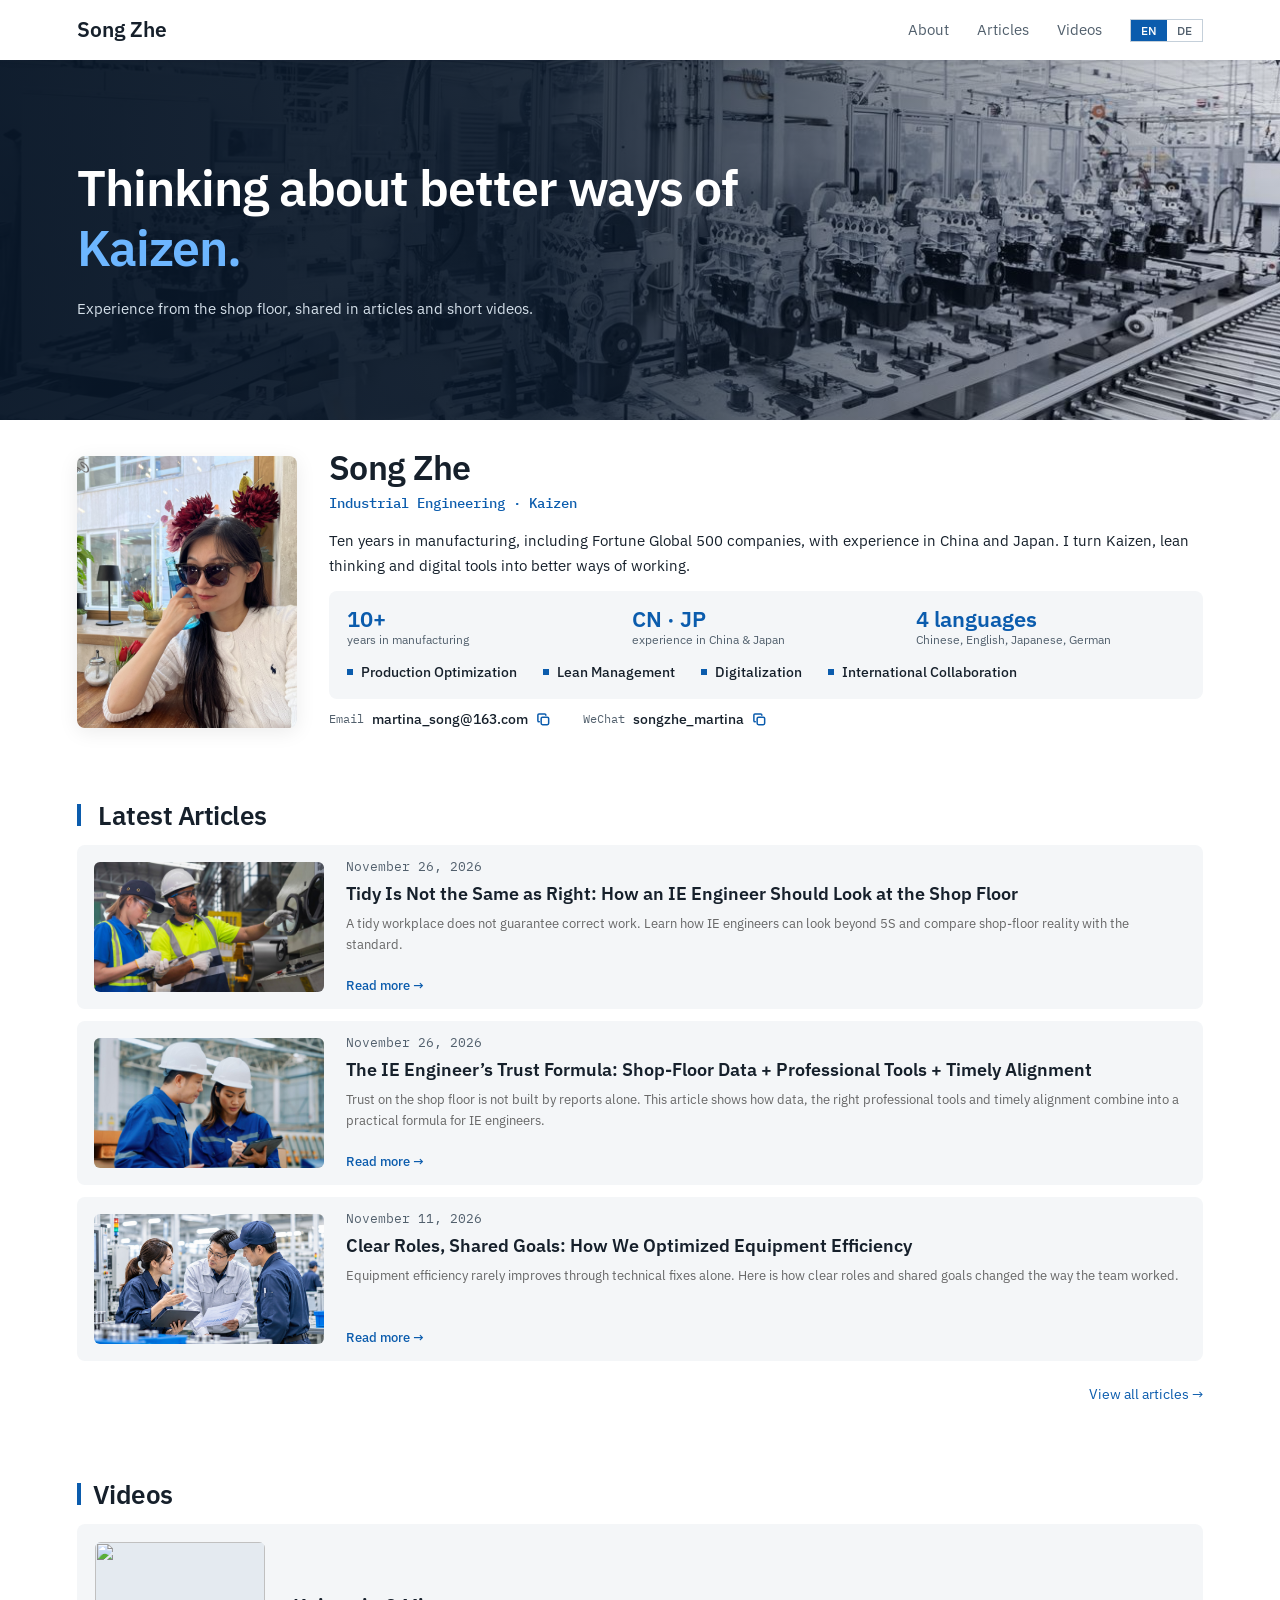
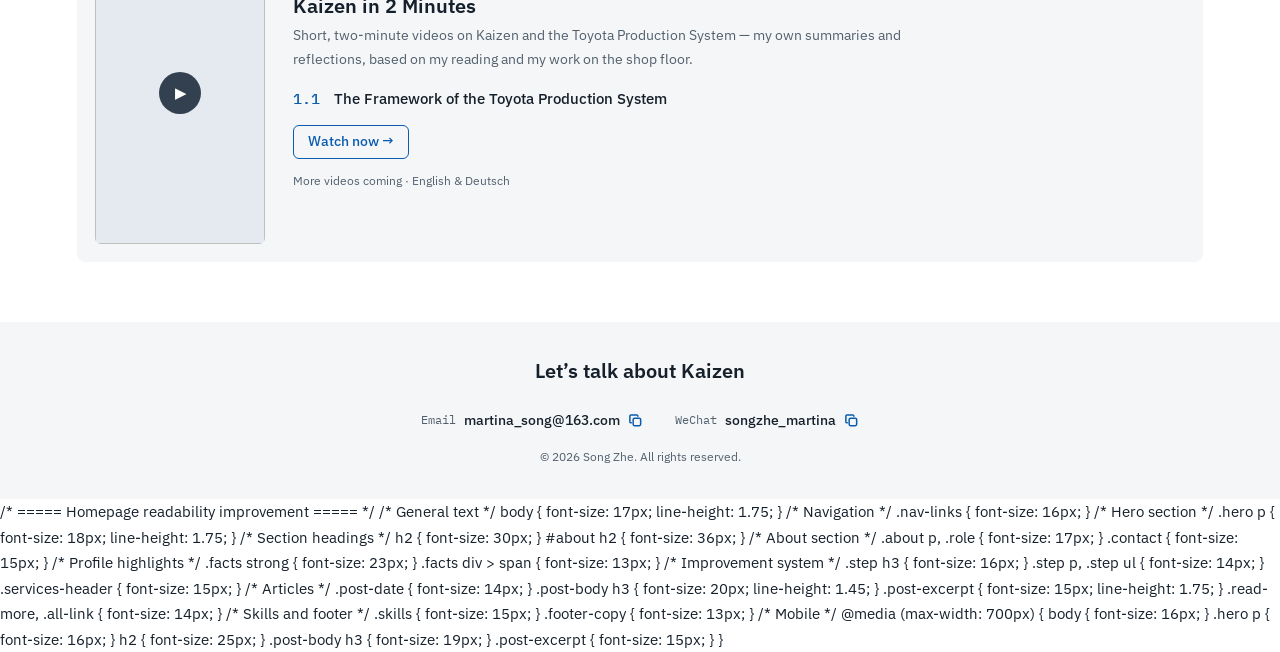
==== commit 195f97c5: "Enhance homepage readability with CSS updates Added CSS styles to improve homepage readability acros" ====
--- a/index.html
+++ b/index.html
@@ -440,4 +440,119 @@
     <p class="footer-copy">© 2026 Song Zhe. All rights reserved.</p>
   </footer>
 </body>
+
+  
+/* ===== Homepage readability improvement ===== */
+
+/* General text */
+body {
+  font-size: 17px;
+  line-height: 1.75;
+}
+
+/* Navigation */
+.nav-links {
+  font-size: 16px;
+}
+
+/* Hero section */
+.hero p {
+  font-size: 18px;
+  line-height: 1.75;
+}
+
+/* Section headings */
+h2 {
+  font-size: 30px;
+}
+
+#about h2 {
+  font-size: 36px;
+}
+
+/* About section */
+.about p,
+.role {
+  font-size: 17px;
+}
+
+.contact {
+  font-size: 15px;
+}
+
+/* Profile highlights */
+.facts strong {
+  font-size: 23px;
+}
+
+.facts div > span {
+  font-size: 13px;
+}
+
+/* Improvement system */
+.step h3 {
+  font-size: 16px;
+}
+
+.step p,
+.step ul {
+  font-size: 14px;
+}
+
+.services-header {
+  font-size: 15px;
+}
+
+/* Articles */
+.post-date {
+  font-size: 14px;
+}
+
+.post-body h3 {
+  font-size: 20px;
+  line-height: 1.45;
+}
+
+.post-excerpt {
+  font-size: 15px;
+  line-height: 1.75;
+}
+
+.read-more,
+.all-link {
+  font-size: 14px;
+}
+
+/* Skills and footer */
+.skills {
+  font-size: 15px;
+}
+
+.footer-copy {
+  font-size: 13px;
+}
+
+/* Mobile */
+@media (max-width: 700px) {
+  body {
+    font-size: 16px;
+  }
+
+  .hero p {
+    font-size: 16px;
+  }
+
+  h2 {
+    font-size: 25px;
+  }
+
+  .post-body h3 {
+    font-size: 19px;
+  }
+
+  .post-excerpt {
+    font-size: 15px;
+  }
+}
+
 </html>
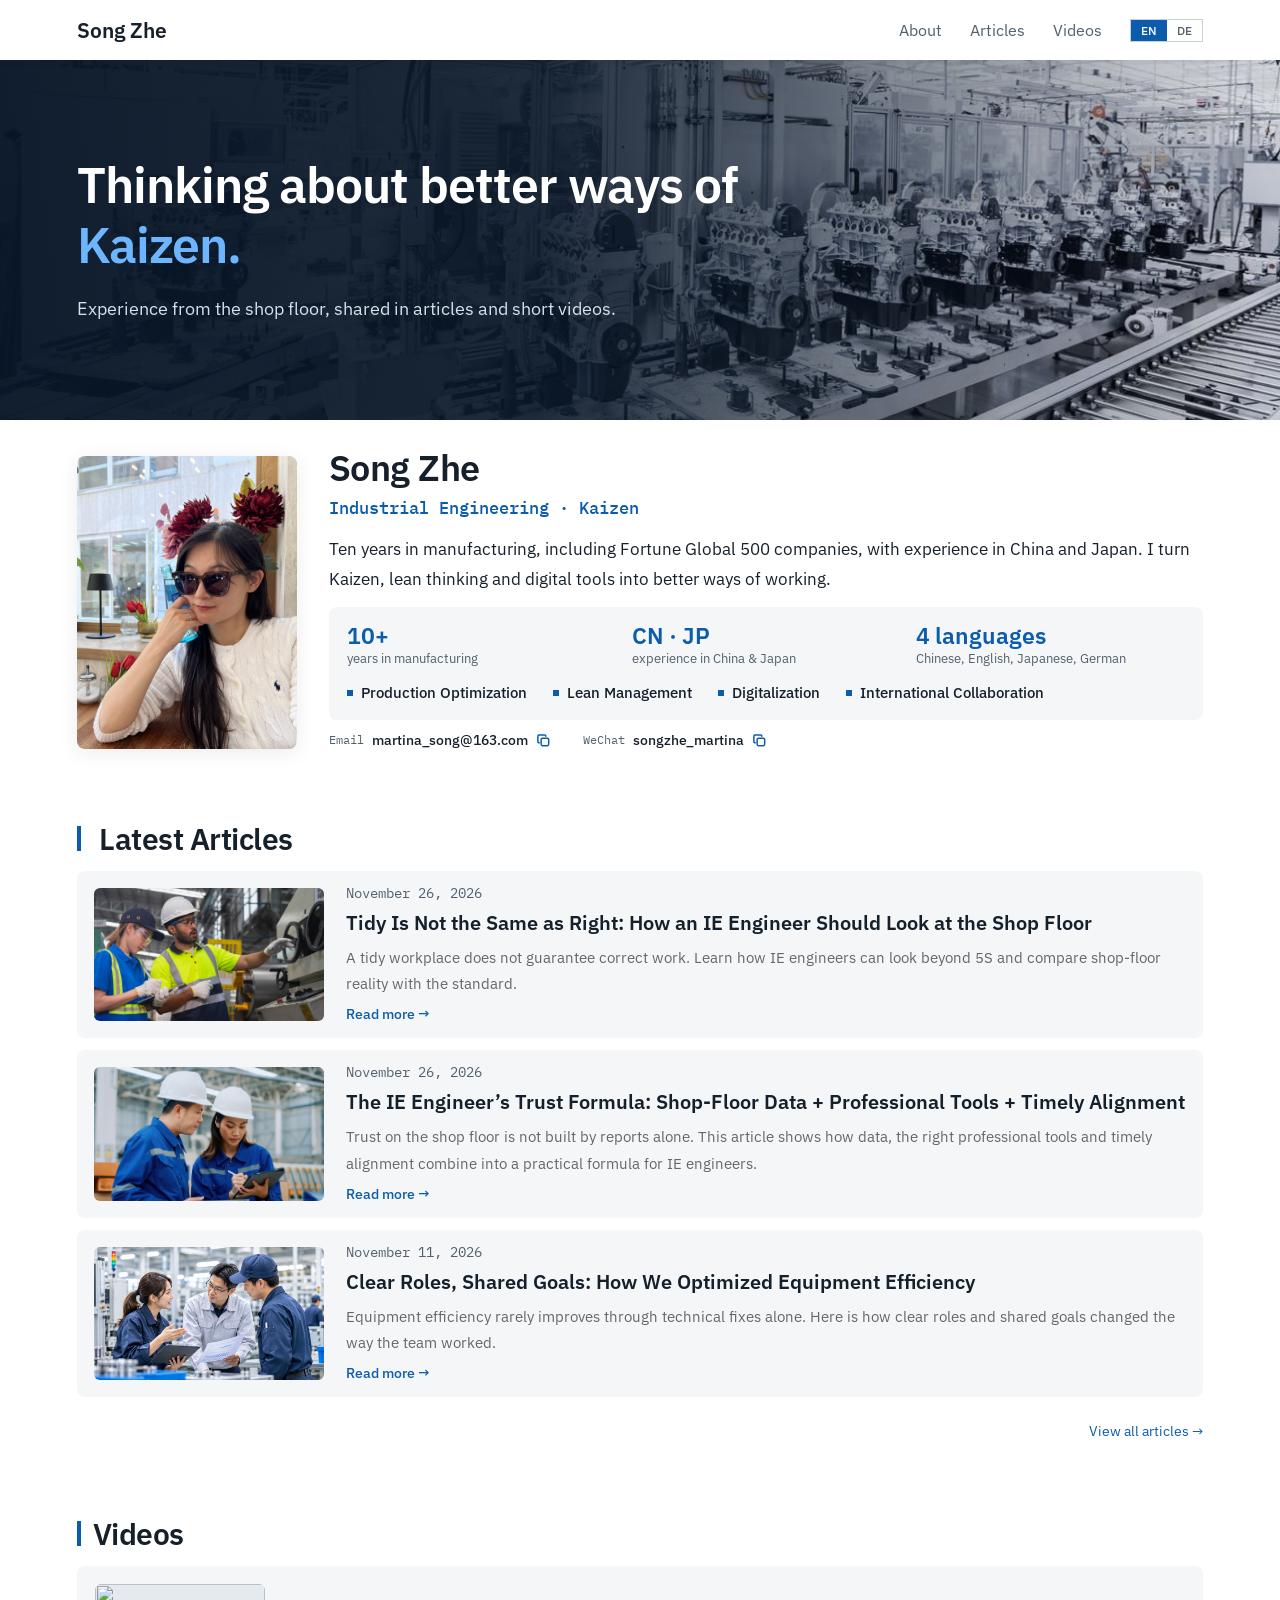
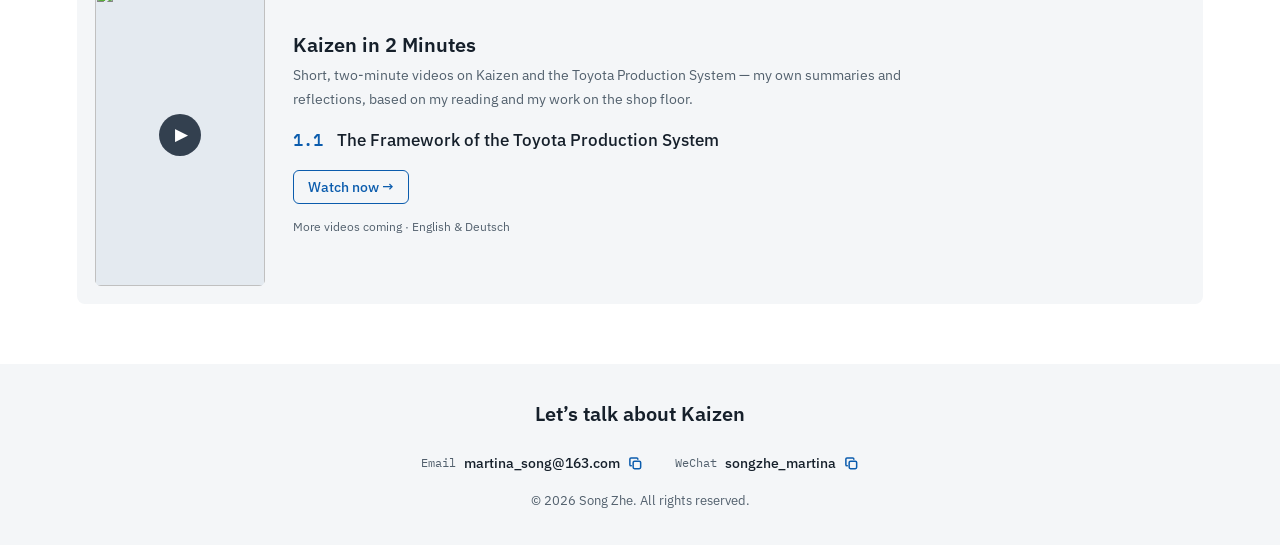
==== commit fe602726: "Clean up CSS for homepage readability Removed redundant CSS rules for homepage readability." ====
--- a/index.html
+++ b/index.html
@@ -294,6 +294,120 @@
     .site-footer { margin-top: 24px; padding: 32px 6%; text-align: center; background: #f4f6f8; color: var(--muted); }
     .footer-title { font-size: 20px; font-weight: 600; color: var(--text); margin-bottom: 6px; }
     .footer-copy { margin-top: 18px; font-size: 12px; }
+ /* ===== Homepage readability improvement ===== */
+
+/* General text */
+body {
+  font-size: 17px;
+  line-height: 1.75;
+}
+
+/* Navigation */
+.nav-links {
+  font-size: 16px;
+}
+
+/* Hero section */
+.hero p {
+  font-size: 18px;
+  line-height: 1.75;
+}
+
+/* Section headings */
+h2 {
+  font-size: 30px;
+}
+
+#about h2 {
+  font-size: 36px;
+}
+
+/* About section */
+.about p,
+.role {
+  font-size: 17px;
+}
+
+.contact {
+  font-size: 15px;
+}
+
+/* Profile highlights */
+.facts strong {
+  font-size: 23px;
+}
+
+.facts div > span {
+  font-size: 13px;
+}
+
+/* Improvement system */
+.step h3 {
+  font-size: 16px;
+}
+
+.step p,
+.step ul {
+  font-size: 14px;
+}
+
+.services-header {
+  font-size: 15px;
+}
+
+/* Articles */
+.post-date {
+  font-size: 14px;
+}
+
+.post-body h3 {
+  font-size: 20px;
+  line-height: 1.45;
+}
+
+.post-excerpt {
+  font-size: 15px;
+  line-height: 1.75;
+}
+
+.read-more,
+.all-link {
+  font-size: 14px;
+}
+
+/* Skills and footer */
+.skills {
+  font-size: 15px;
+}
+
+.footer-copy {
+  font-size: 13px;
+}
+
+/* Mobile */
+@media (max-width: 700px) {
+  body {
+    font-size: 16px;
+  }
+
+  .hero p {
+    font-size: 16px;
+  }
+
+  h2 {
+    font-size: 25px;
+  }
+
+  .post-body h3 {
+    font-size: 19px;
+  }
+
+  .post-excerpt {
+    font-size: 15px;
+  }
+}
+
+</html>
   </style>
   <script src="/lang.js"></script>
   <script src="/copy.js"></script>
@@ -442,117 +556,4 @@
 </body>
 
   
-/* ===== Homepage readability improvement ===== */
-
-/* General text */
-body {
-  font-size: 17px;
-  line-height: 1.75;
-}
-
-/* Navigation */
-.nav-links {
-  font-size: 16px;
-}
-
-/* Hero section */
-.hero p {
-  font-size: 18px;
-  line-height: 1.75;
-}
-
-/* Section headings */
-h2 {
-  font-size: 30px;
-}
-
-#about h2 {
-  font-size: 36px;
-}
-
-/* About section */
-.about p,
-.role {
-  font-size: 17px;
-}
-
-.contact {
-  font-size: 15px;
-}
-
-/* Profile highlights */
-.facts strong {
-  font-size: 23px;
-}
-
-.facts div > span {
-  font-size: 13px;
-}
-
-/* Improvement system */
-.step h3 {
-  font-size: 16px;
-}
-
-.step p,
-.step ul {
-  font-size: 14px;
-}
-
-.services-header {
-  font-size: 15px;
-}
-
-/* Articles */
-.post-date {
-  font-size: 14px;
-}
-
-.post-body h3 {
-  font-size: 20px;
-  line-height: 1.45;
-}
-
-.post-excerpt {
-  font-size: 15px;
-  line-height: 1.75;
-}
-
-.read-more,
-.all-link {
-  font-size: 14px;
-}
-
-/* Skills and footer */
-.skills {
-  font-size: 15px;
-}
-
-.footer-copy {
-  font-size: 13px;
-}
-
-/* Mobile */
-@media (max-width: 700px) {
-  body {
-    font-size: 16px;
-  }
-
-  .hero p {
-    font-size: 16px;
-  }
-
-  h2 {
-    font-size: 25px;
-  }
-
-  .post-body h3 {
-    font-size: 19px;
-  }
-
-  .post-excerpt {
-    font-size: 15px;
-  }
-}
-
-</html>
+
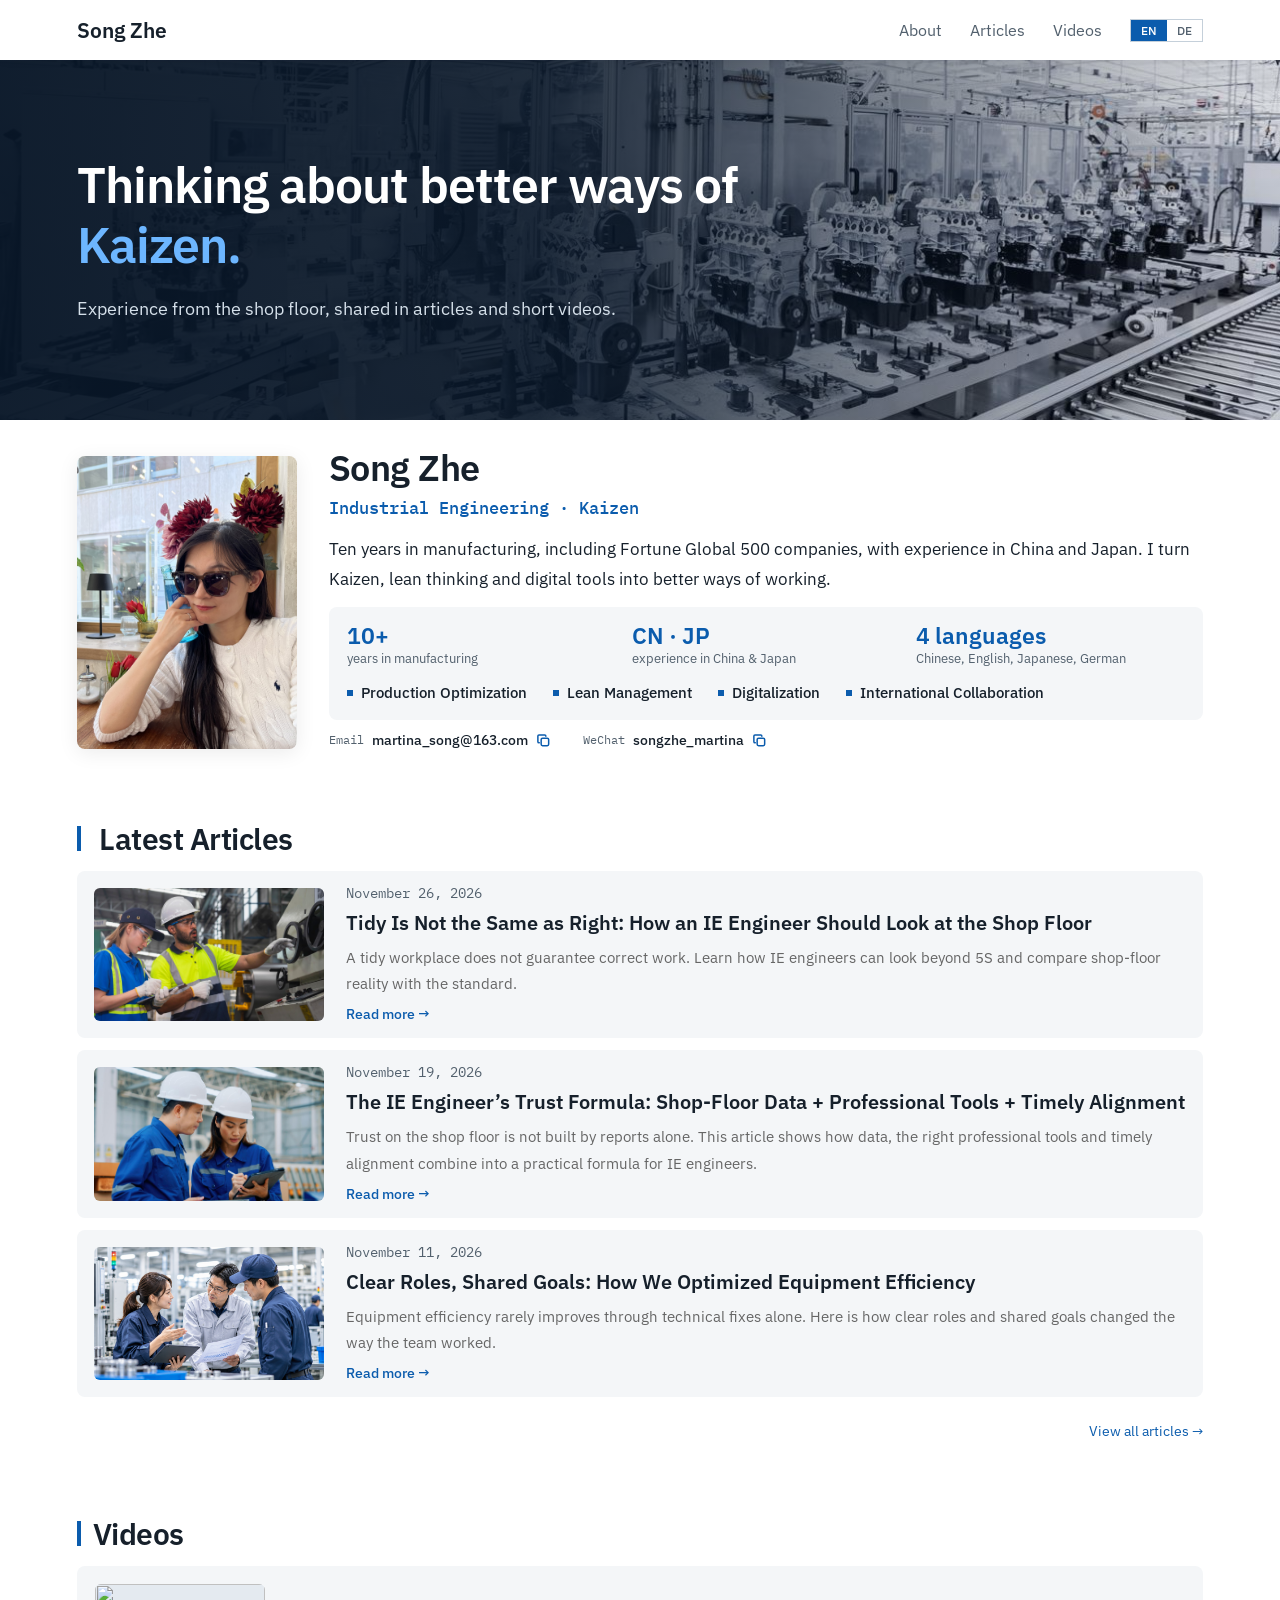
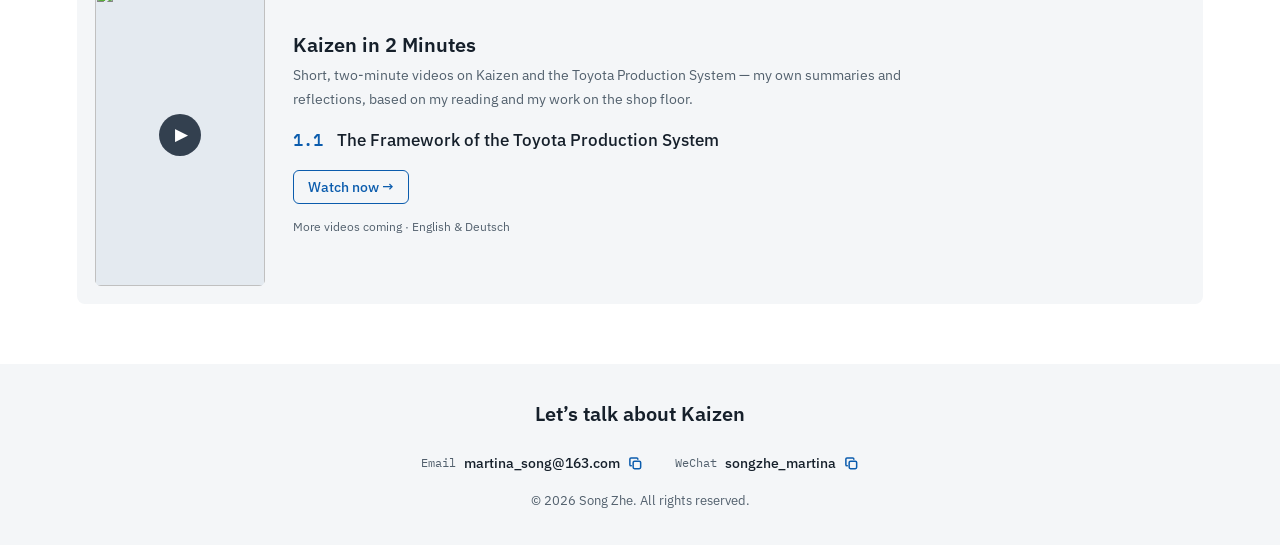
==== commit bd81c386: "Update post date from November 26 to 19, 2026" ====
--- a/index.html
+++ b/index.html
@@ -491,7 +491,7 @@
   <article class="post">
     <a class="post-thumb" href="/journal/better-ways-of-working/ie-engineer-trust-formula.html" tabindex="-1" aria-hidden="true"><img src="/images/trustbuildin.jpg" alt="" width="2048" height="1152"></a>
     <div class="post-body">
-      <div class="post-date">November 26, 2026</div>
+      <div class="post-date">November 19, 2026</div>
       <h3 lang="en"><a href="/journal/better-ways-of-working/ie-engineer-trust-formula.html">The IE Engineer’s Trust Formula: Shop-Floor Data + Professional Tools + Timely Alignment</a></h3>
       <h3 lang="de"><a href="/journal/better-ways-of-working/ie-engineer-trust-formula.html">Die Vertrauensformel für IE-Ingenieure: Daten vom Shopfloor + Fachwerkzeuge + rechtzeitiges Alignment</a></h3>
       <p class="post-excerpt" lang="en">Trust on the shop floor is not built by reports alone. This article shows how data, the right professional tools and timely alignment combine into a practical formula for IE engineers.</p>
